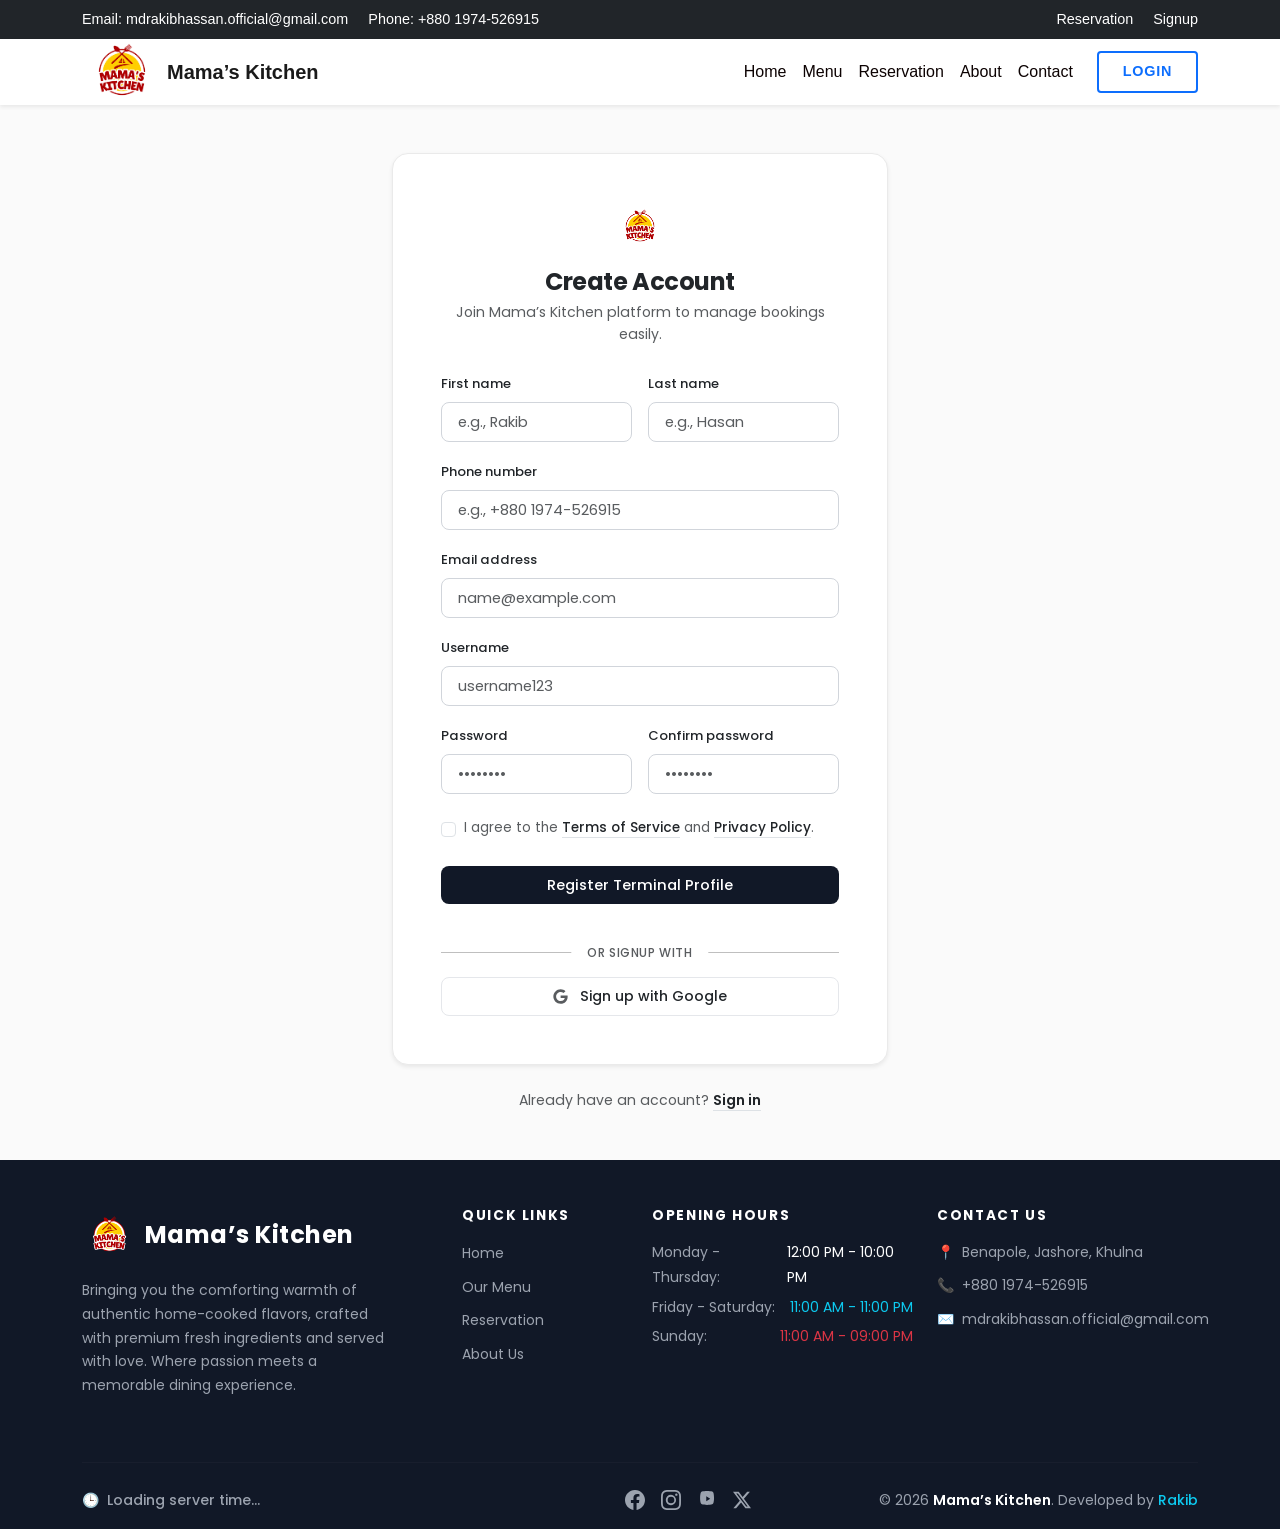
==== signup.html @ f16d17ea "Add files via upload" ====
<!DOCTYPE html>
<html lang="en">
<head>
    <meta charset="UTF-8">
    <meta name="viewport" content="width=device-width, initial-scale=1.0">
    <title>Mama’s Kitchen - Signup</title>
    <link href="https://cdn.jsdelivr.net/npm/bootstrap@5.3.0-alpha1/dist/css/bootstrap.min.css" rel="stylesheet">
    <link rel="stylesheet" href="style.css">
    <link href="https://fonts.googleapis.com/css2?family=Poppins:wght@300;400;500;600;700&display=swap" rel="stylesheet">
</head>
<body>
    <header class="bg-dark text-white py-2" style="font-size: 0.9rem;">
        <div class="container d-flex justify-content-between align-items-center">
            <div>
                <span>Email: mdrakibhassan.official@gmail.com</span>
                <span class="ms-3">Phone: +880 1974-526915</span>
            </div>
            <div>
                <a href="reservation.html" class="text-white text-decoration-none me-3">Reservation</a>
                <a href="signup.html" class="text-white text-decoration-none">Signup</a>
            </div>
        </div>
    </header>

    <nav class="navbar navbar-expand-lg navbar-light bg-white shadow-sm sticky-top" style="top: 0; z-index: 1020;">
        <div class="container">
            <a class="navbar-brand d-inline-flex align-items-center" href="index.html" style="position: relative; height: 50px; margin-top: 0; margin-bottom: 0;">
                <img src="logo.png" alt="Logo" style="height: 80px; width: auto; object-fit: contain; position: absolute; top: 50%; transform: translateY(-50%); z-index: 1025;">
                <span class="fw-bold" style="margin-left: 85px; line-height: 1; color: #1a1a1a;">Mama’s Kitchen</span>
            </a>
            
            <button class="navbar-toggler border-0 shadow-none" type="button" data-bs-toggle="collapse" data-bs-target="#navbarNav">
                <span class="navbar-toggler-icon"></span>
            </button>
            
            <div class="collapse navbar-collapse" id="navbarNav">
                <ul class="navbar-nav ms-auto">
                <li class="nav-item"><a class="nav-link" href="index.html">Home</a></li>
                <li class="nav-item"><a class="nav-link" href="menu.html">Menu</a></li>
                <li class="nav-item"><a class="nav-link" href="reservation.html">Reservation</a></li>
                <li class="nav-item"><a class="nav-link" href="about.html">About</a></li>
                <li class="nav-item"><a class="nav-link" href="contact.html">Contact</a></li>
                <li class="nav-item ms-lg-3 mt-2 mt-lg-0">
            <a class="btn btn-login-custom" href="login.html">Login</a>
        </li>
            </ul>
            </div>
        </div>
    </nav>

    <main class="d-flex align-items-center justify-content-center py-5" style="background-color: #fafafa; min-height: calc(100vh - 210px); font-family: 'Poppins', sans-serif;">
        <div class="container">
            <div class="row justify-content-center">
                <div class="col-12" style="max-width: 520px;"> 
                    <div class="bg-white p-4 p-md-5 rounded-4 shadow-sm border" style="border-color: #eaeaea !important;">
                        
                        <div class="text-center mb-4">
                            <img src="logo.png" alt="Mama's Kitchen Logo" class="mb-3" style="height: 50px; width: auto; object-fit: contain;">
                            <h4 class="fw-bold text-dark mb-1" style="letter-spacing: -0.02em;">Create Account</h4>
                            <p class="text-muted small mb-0" style="font-size: 0.88rem;">Join Mama’s Kitchen platform to manage bookings easily.</p>
                        </div>

                        <form action="#" method="POST" id="minimalistAuthSignupForm" class="needs-validation" novalidate>
                            
                            <div class="row g-3 mb-3">
                                <div class="col-sm-6">
                                    <label class="form-label small fw-medium text-dark mb-1.5" style="font-size: 0.82rem;">First name</label>
                                    <input type="text" class="form-control px-3 py-2 rounded-3 shadow-none minimal-input-field" placeholder="e.g., Rakib" required>
                                </div>
                                <div class="col-sm-6">
                                    <label class="form-label small fw-medium text-dark mb-1.5" style="font-size: 0.82rem;">Last name</label>
                                    <input type="text" class="form-control px-3 py-2 rounded-3 shadow-none minimal-input-field" placeholder="e.g., Hasan" required>
                                </div>
                            </div>

                            <div class="mb-3">
                                <label class="form-label small fw-medium text-dark mb-1.5" style="font-size: 0.82rem;">Phone number</label>
                                <input type="tel" class="form-control px-3 py-2 rounded-3 shadow-none minimal-input-field" placeholder="e.g., +880 1974-526915" required>
                            </div>

                            <div class="mb-3">
                                <label class="form-label small fw-medium text-dark mb-1.5" style="font-size: 0.82rem;">Email address</label>
                                <input type="email" class="form-control px-3 py-2 rounded-3 shadow-none minimal-input-field" placeholder="name@example.com" required>
                            </div>

                            <div class="mb-3">
                                <label class="form-label small fw-medium text-dark mb-1.5" style="font-size: 0.82rem;">Username</label>
                                <input type="text" class="form-control px-3 py-2 rounded-3 shadow-none minimal-input-field" placeholder="username123" required>
                            </div>

                            <div class="row g-3 mb-4">
                                <div class="col-sm-6">
                                    <label class="form-label small fw-medium text-dark mb-1.5" style="font-size: 0.82rem;">Password</label>
                                    <input type="password" id="signupPassword" class="form-control px-3 py-2 rounded-3 shadow-none minimal-input-field" placeholder="••••••••" required>
                                </div>
                                <div class="col-sm-6">
                                    <label class="form-label small fw-medium text-dark mb-1.5" style="font-size: 0.82rem;">Confirm password</label>
                                    <input type="password" id="signupConfirmPassword" class="form-control px-3 py-2 rounded-3 shadow-none minimal-input-field" placeholder="••••••••" required>
                                    <div class="invalid-feedback" style="font-size: 0.78rem;">Passwords do not match.</div>
                                </div>
                            </div>

                            <div class="form-check mb-4 d-flex align-items-start">
                                <input type="checkbox" class="form-check-input shadow-none minimal-checkbox-control me-2 mt-1" id="agreeTermsCheck" required style="cursor: pointer; width: 15px; height: 15px;">
                                <label class="form-check-label text-muted" for="agreeTermsCheck" style="cursor: pointer; user-select: none; font-size: 0.85rem; line-height: 1.4;">
                                    I agree to the <a href="#" class="text-dark fw-medium text-decoration-none border-bottom pb-0.5" style="border-color: #9ca3af;">Terms of Service</a> and <a href="#" class="text-dark fw-medium text-decoration-none border-bottom pb-0.5" style="border-color: #9ca3af;">Privacy Policy</a>.
                                </label>
                            </div>

                            <button type="submit" class="btn btn-dark w-100 py-2 rounded-3 fw-medium text-white border-0 minimal-btn-action mb-4" style="background-color: #111827; font-size: 0.92rem; transition: all 0.2s ease-in-out;">
                                Register Terminal Profile
                            </button>

                            <div class="text-center position-relative my-4">
                                <hr class="opacity-10" style="border-color: #000000;">
                                <span class="position-absolute top-50 start-50 translate-middle bg-white px-3 text-muted" style="font-size: 0.75rem; letter-spacing: 0.05em; font-weight: 500;">OR SIGNUP WITH</span>
                            </div>

                            <a href="#" class="btn btn-light w-100 py-2 rounded-3 border d-flex align-items-center justify-content-center gap-2 text-dark shadow-none minimal-btn-oauth" style="background-color: #ffffff; border-color: #e5e7eb !important; font-size: 0.88rem; font-weight: 500; transition: all 0.2s ease;">
                                <svg xmlns="http://www.w3.org/2000/svg" width="15" height="15" fill="currentColor" viewBox="0 0 488 512" class="me-1 text-muted">
                                    <path d="M488 261.8C488 403.3 391.1 504 248 504 110.8 504 0 393.2 0 256S110.8 8 248 8c66.8 0 123 24.5 166.3 64.9l-67.5 64.9C258.5 52.6 94.3 116.6 94.3 256c0 86.5 69.1 156.6 153.7 156.6 98.2 0 135-70.4 140.8-106.9H248v-85.3h236.1c2.3 12.7 3.9 24.9 3.9 41.4z"/>
                                </svg>
                                Sign up with Google
                            </a>

                        </form>
                    </div>

                    <div class="text-center mt-4">
                        <p class="text-muted mb-0" style="font-size: 0.88rem;">Already have an account? <a href="login.html" class="text-dark fw-semibold text-decoration-none border-bottom pb-0.5" style="border-color: #111827;">Sign in</a></p>
                    </div>

                </div>
            </div>
        </div>
    </main>

    <div class="modal fade" id="signupSuccessModal" data-bs-backdrop="static" data-bs-keyboard="false" tabindex="-1" aria-hidden="true">
        <div class="modal-dialog modal-dialog-centered" style="max-width: 400px;">
            <div class="modal-content border-0 rounded-4 shadow" style="font-family: 'Poppins', sans-serif;">
                <div class="modal-body text-center p-4 p-md-5">
                    <div class="d-inline-flex align-items-center justify-content-center bg-success bg-opacity-10 rounded-circle mb-3" style="width: 60px; height: 60px;">
                        <svg xmlns="http://www.w3.org/2000/svg" width="30" height="30" fill="#198754" class="bi bi-person-check-fill" viewBox="0 0 16 16">
                            <path d="M12.5 16a3.5 3.5 0 1 0 0-7 3.5 3.5 0 0 0 0 7m1.679-4.493-1.335 2.226a.75.75 0 0 1-1.174.144l-.774-.773a.5.5 0 0 4 .707-.707l.547.547 1.17-1.951a.5.5 0 1 4 .859.554z"/>
                            <path d="M11 5a3 3 0 1 1-6 0 3 3 0 0 1 6 0M8 7a2 2 0 1 0 0-4 2 2 0 0 0 0 4m7 8c0 .007-.001.014-.003.022H1.003A.2.2 0 0 1 1 15c0-1.874 1.704-3.5 4.343-3.5 1.258 0 2.378.375 3.157 1.007a4.95 4.95 0 0 1 1.49-.245c.429-.016.852.033 1.25.143C13.238 11.442 15 13.067 15 15"/>
                        </svg>
                    </div>
                    <h5 class="fw-bold text-dark mb-2">Account Created!</h5>
                    <p class="text-muted small mb-4" style="line-height: 1.5;">Thank you for registering at Mama's Kitchen. Your account configuration is complete.</p>
                    <a href="login.html" class="btn btn-dark w-100 py-2 rounded-3 fw-medium border-0 text-decoration-none d-block" style="background-color: #111827; font-size: 0.9rem;">
                        Proceed to Login
                    </a>
                </div>
            </div>
        </div>
    </div>

    <footer class="footer-classic text-white pt-5 pb-3" style="background-color: #111827; font-family: 'Poppins', sans-serif;">
        <div class="container">
            <div class="row g-4">
                <div class="col-md-6 col-lg-4">
                    <div class="d-flex align-items-center gap-2 mb-3">
                        <img src="logo.png" alt="Mama's Kitchen Logo" style="height: 55px; width: auto; object-fit: contain;">
                        <h4 class="fw-bold text-white mb-0 tracking-wide" style="font-size: 1.5rem;">Mama’s Kitchen</h4>
                    </div>
                    <p class="text-secondary small pe-xl-5" style="line-height: 1.7; color: #9ca3af !important;">
                        Bringing you the comforting warmth of authentic home-cooked flavors, crafted with premium fresh ingredients and served with love. Where passion meets a memorable dining experience.
                    </p>
                </div>

                <div class="col-6 col-lg-2">
                    <h6 class="text-uppercase fw-bold text-white mb-3 tracking-wider" style="font-size: 0.85rem; color: #f3f4f6;">Quick Links</h6>
                    <ul class="list-unstyled classic-footer-links mb-0">
                        <li class="mb-2"><a href="index.html" class="text-decoration-none small">Home</a></li>
                        <li class="mb-2"><a href="menu.html" class="text-decoration-none small">Our Menu</a></li>
                        <li class="mb-2"><a href="reservation.html" class="text-decoration-none small">Reservation</a></li>
                        <li class="mb-2"><a href="about.html" class="text-decoration-none small">About Us</a></li>
                    </ul>
                </div>

                <div class="col-6 col-lg-3">
                    <h6 class="text-uppercase fw-bold text-white mb-3 tracking-wider" style="font-size: 0.85rem; color: #f3f4f6;">Opening Hours</h6>
                    <ul class="list-unstyled text-secondary small mb-0" style="line-height: 1.8; color: #9ca3af !important;">
                        <li class="d-flex justify-content-between mb-1"><span>Monday - Thursday:</span> <span class="text-white">12:00 PM - 10:00 PM</span></li>
                        <li class="d-flex justify-content-between mb-1"><span>Friday - Saturday:</span> <span class="text-info">11:00 AM - 11:00 PM</span></li>
                        <li class="d-flex justify-content-between"><span>Sunday:</span> <span class="text-danger">11:00 AM - 09:00 PM</span></li>
                    </ul>
                </div>

                <div class="col-md-6 col-lg-3">
                    <h6 class="text-uppercase fw-bold text-white mb-3 tracking-wider" style="font-size: 0.85rem; color: #f3f4f6;">Contact Us</h6>
                    <ul class="list-unstyled text-secondary small mb-0" style="color: #9ca3af !important; line-height: 1.8;">
                        <li class="mb-2 d-flex align-items-start">
                            <span class="text-info me-2">📍</span> Benapole, Jashore, Khulna
                        </li>
                        <li class="mb-2 d-flex align-items-center">
                            <span class="text-info me-2">📞</span> +880 1974-526915
                        </li>
                        <li class="mb-0 d-flex align-items-center">
                            <span class="text-info me-2">✉️</span> mdrakibhassan.official@gmail.com
                        </li>
                    </ul>
                </div>
            </div>

            <hr class="mt-5 mb-4 opacity-10" style="border-color: rgba(255, 255, 255, 0.1);">

            <div class="row align-items-center gy-3">
                <div class="col-md-5 text-center text-md-start">
                    <div class="d-inline-flex align-items-center text-secondary small" style="color: #9ca3af !important;">
                        <span class="text-info me-2">🕒</span>
                        <span id="footerLiveDateTime" class="fw-medium">Loading server time...</span>
                    </div>
                </div>

                <div class="col-md-3 text-center">
                    <div class="d-flex justify-content-center gap-3 classic-social-wrap">
                        <a href="#" class="social-icon" title="Facebook">
                            <svg xmlns="http://www.w3.org/2000/svg" width="20" height="20" fill="currentColor" viewBox="0 0 16 16">
                                <path d="M16 8.049c0-4.446-3.582-8.05-8-8.05C3.58 0-.002 3.603-.002 8.05c0 4.017 2.926 7.347 6.75 7.951v-5.625h-2.03V8.05H6.75V6.275c0-2.017 1.195-3.131 3.022-3.131.876 0 1.791.157 1.791.157v1.98h-1.009c-.993 0-1.303.621-1.303 1.258v1.51h2.218l-.354 2.326H9.25V16c3.824-.604 6.75-3.934 6.75-7.951"/>
                            </svg>
                        </a>
                        <a href="#" class="social-icon" title="Instagram">
                            <svg xmlns="http://www.w3.org/2000/svg" width="20" height="20" fill="currentColor" viewBox="0 0 16 16">
                                <path d="M8 0C5.829 0 5.556.01 4.703.048 3.85.088 3.269.222 2.76.42a3.9 3.9 0 0 0-1.417.923A3.9 3.9 0 0 0 .42 2.76C.222 3.268.087 3.85.048 4.7.01 5.555 0 5.827 0 8.001c0 2.172.01 2.444.048 3.297.04.852.174 1.433.372 1.942.205.526.478.972.923 1.417.444.445.89.719 1.416.923.51.198 1.09.333 1.942.372C5.555 15.99 5.827 16 8 16s2.444-.01 3.298-.048c.851-.04 1.434-.174 1.943-.372a3.9 3.9 0 0 0 1.416-.923c.445-.445.718-.891.923-1.417.197-.509.332-1.09.372-1.942C15.99 10.445 16 10.173 16 8s-.01-2.445-.048-3.299c-.04-.851-.175-1.433-.372-1.941a3.9 3.9 0 0 0-.923-1.417A3.9 3.9 0 0 0 13.24.42c-.51-.198-1.092-.333-1.943-.372C10.443.01 10.172 0 7.998 0zm-.717 1.442h.718c2.136 0 2.389.007 3.232.046.78.035 1.204.166 1.486.275.373.145.64.319.92.599.28.28.453.546.598.92.11.281.24.705.275 1.485.039.843.047 1.096.047 3.231s-.008 2.389-.047 3.232c-.035.78-.166 1.203-.275 1.485a2.5 2.5 0 0 1-.599.919c-.28.28-.546.453-.92.598-.28.11-.704.24-1.485.276-.843.038-1.096.047-3.232.047s-2.39-.009-3.233-.047c-.78-.036-1.203-.166-1.485-.276a2.5 2.5 0 0 1-.92-.598 2.5 2.5 0 0 1-.6-.92c-.109-.281-.24-.705-.275-1.485-.038-.843-.046-1.096-.046-3.233s.008-2.388.046-3.231c.036-.78.166-1.204.276-1.486.145-.373.319-.64.599-.92.28-.28.546-.453.92-.598.282-.11.705-.24 1.485-.276.738-.034 1.024-.044 2.515-.045zm4.988 1.328a.96.96 0 1 0 0 1.92.96.96 0 0 0 0-1.92m-4.27 1.122a4.109 4.109 0 1 0 0 8.217 4.109 4.109 0 0 0 0-8.217m0 1.441a2.667 2.667 0 1 1 0 5.334 2.667 2.667 0 0 1 0-5.334"/>
                            </svg>
                        </a>
                        <a href="#" class="social-icon" title="YouTube">
                            <svg xmlns="http://www.w3.org/2000/svg" width="20" height="20" fill="currentColor" viewBox="0 0 16 16">
                                <path d="M8.051 11.919c-1.625 0-3.133-.192-4.116-.514-.453-.149-.8-.49-.949-.95-.314-.982-.513-2.483-.513-4.105 0-1.623.199-3.123.513-4.105.149-.451.496-.791.949-.95 1.004-.326 2.511-.514 4.116-.514 1.625 0 3.132.188 4.116.514.453.15.8.491.949.95.314.982.513 2.482.513 4.105 0 1.622-.201 3.123-.513 4.105-.149.451-.496.79-.949.95-1.004.322-2.511.514-4.116.514m-.633-6.857v3.944l3.147-1.972z"/>
                            </svg>
                        </a>
                        <a href="#" class="social-icon" title="X / Twitter">
                            <svg xmlns="http://www.w3.org/2000/svg" width="18" height="18" fill="currentColor" viewBox="0 0 16 16">
                                <path d="M12.6.75h2.454l-5.36 6.142L16 15.25h-4.937l-3.867-5.07-4.425 5.07H.316l5.733-6.57L0 .75h5.063l3.495 4.633L12.6.75Zm-.86 13.028h1.36L4.323 2.145H2.865z"/>
                            </svg>
                        </a>
                    </div>
                </div>

                <div class="col-md-4 text-center text-md-end">
                    <p class="text-secondary small mb-0" style="color: #9ca3af !important;">
                        &copy; 2026 <span class="text-white fw-semibold">Mama’s Kitchen</span>. Developed by <span class="text-info fw-medium">Rakib</span>
                    </p>
                </div>
            </div>
        </div>
    </footer>

    <script src="https://cdn.jsdelivr.net/npm/bootstrap@5.3.0-alpha1/dist/js/bootstrap.bundle.min.js"></script>

    <script>
        document.addEventListener('DOMContentLoaded', function () {
            const signupForm = document.getElementById('minimalistAuthSignupForm');
            const password = document.getElementById('signupPassword');
            const confirmPassword = document.getElementById('signupConfirmPassword');
            const successModal = new bootstrap.Modal(document.getElementById('signupSuccessModal'));

            if (signupForm) {
                signupForm.addEventListener('submit', function (event) {
                    // Real-time password matching validation
                    if (password.value !== confirmPassword.value) {
                        confirmPassword.setCustomValidity("Invalid");
                        event.preventDefault();
                        event.stopPropagation();
                    } else {
                        confirmPassword.setCustomValidity("");
                    }
                    
                    if (signupForm.checkValidity()) {
                        event.preventDefault(); // Stop raw submission to show success popup
                        successModal.show();
                    }
                    
                    signupForm.classList.add('was-validated');
                }, false);

                // Input field modified hole initial custom invalidation string reset kora
                password.addEventListener('input', function() {
                    confirmPassword.setCustomValidity("");
                });
                confirmPassword.addEventListener('input', function() {
                    confirmPassword.setCustomValidity("");
                });
            }
        });
    </script>
</body>
</html>
---- style.css ----
/* General Styles */
body {
    font-family: 'Arial', sans-serif;
    line-height: 1.6;
    color: #333;
    background-color: #fffaf0; /* Cream background */
    margin: 0;
    padding: 0;
}

/* Navbar Styles */
.navbar {
    background-color: #8B0000; /* Dark red */
    box-shadow: 0 4px 6px rgba(0, 0, 0, 0.1);
}
.navbar .nav-link {
    color: #0c0202;
    transition: color 0.3s ease;
}
.navbar .nav-link:hover {
    color: #FFA500; /* Orange */
}

/* Header and Hero Section */
header {
    background-color: #8B0000;
    color: #fff;
}

/* Card Styles */
.card {
    border: none;
    transition: transform 0.3s ease, box-shadow 0.3s ease;
}
.card:hover {
    transform: scale(1.05);
    box-shadow: 0 8px 15px rgba(0, 0, 0, 0.2);
}

/* Button Styles */
.btn {
    background-color: #8B0000;
    color: #fff;
    border: none;
    transition: background-color 0.3s ease, transform 0.3s ease;
}
.btn:hover {
    background-color: #FFA500;
    transform: scale(1.1);
}


/* Responsive Design */
@media (max-width: 768px) {
    .navbar .nav-link {
        font-size: 14px;
    }
    .card {
        margin-bottom: 20px;
    }
}

@media (max-width: 576px) {
    .btn {
        font-size: 14px;
        padding: 10px;
    }
}

/* Card Hover & Dynamic Animations */
.dish-card {
    transition: all 0.3s cubic-bezier(0.25, 0.8, 0.25, 1);
    background: #ffffff;
}

/* Mouse nile card smoothly ektu upore uthbe soft shadow shoho */
.dish-card:hover {
    transform: translateY(-8px);
    box-shadow: 0 15px 30px rgba(0, 0, 0, 0.08) !important;
}

/* Mouse nile image-ti card-er bhetor halka zoom hobe */
.dish-card:hover .dish-img {
    transform: scale(1.06);
}

/* Order Now Button-e mouse nile button-ti ektu pop-up hobe */
.order-btn:hover {
    opacity: 0.9;
    transform: scale(1.03);
    box-shadow: 0 5px 15px rgba(13, 202, 240, 0.35);
}

/* --- Classic Professional Footer Styles --- */
.classic-footer-links a {
    color: #9ca3af;
    transition: color 0.2s ease;
}

/* Hover-e simple line transition inline shift chara */
.classic-footer-links a:hover {
    color: #0dcaf0 !important;
}

/* Flat minimal social media profiles icons scaling */
.classic-social-wrap a {
    color: #9ca3af;
    text-decoration: none;
    font-size: 1.1rem;
    transition: transform 0.2s ease, color 0.2s ease;
    display: inline-block;
}

.classic-social-wrap a:hover {
    color: #0dcaf0 !important;
    transform: scale(1.15);
}

/* --- Chef Recommendation Advanced Responsive Structural Tweaks --- */
.chef-recommendation-card {
    transition: transform 0.3s ease, box-shadow 0.3s ease;
}
.chef-recommendation-card:hover {
    transform: translateY(-5px);
    box-shadow: 0 12px 24px rgba(0, 0, 0, 0.06) !important;
}

/* Tablet ebong Laptop display standard structure scaling controller */
@media (min-width: 768px) {
    .chef-rec-img {
        position: absolute;
        top: 0;
        left: 0;
        height: 100% !important;
    }
}

/* --- Professional Recommendation Photo Uniform Layout Config --- */
.chef-fixed-img {
    height: 230px !important; /* Adjust height based on look preference */
    object-fit: cover !important; /* Image ke strech/bhenge jaoa theke bachabe */
    width: 100% !important;
}

/* Mobile framework alignment control grid line adjustments */
@media (max-width: 767.98px) {
    .chef-fixed-img {
        height: 200px !important; /* Mobile layouts standard sizing uniform scale */
    }
}

/* --- Classic Professional Footer Link Animations --- */
.classic-footer-links a {
    color: #9ca3af;
    transition: color 0.2s ease;
}

.classic-footer-links a:hover {
    color: #0dcaf0 !important;
}

/* Icons Structural Setup properties */
.classic-social-wrap .social-icon {
    color: #9ca3af;
    font-size: 1.2rem;
    text-decoration: none;
    transition: transform 0.2s ease, color 0.2s ease;
    display: inline-block;
}

/* Hover effect: Smooth scale up dynamic transition with color switch */
.classic-social-wrap .social-icon:hover {
    color: #0dcaf0 !important;
    transform: translateY(-3px);
}

/* --- Classic Professional Footer Design Mapping --- */
.classic-footer-links a {
    color: #9ca3af;
    transition: color 0.2s ease;
}

.classic-footer-links a:hover {
    color: #0dcaf0 !important;
}

/* SVG Vector icons alignments wrapper profiles */
.classic-social-wrap .social-icon {
    color: #9ca3af;
    transition: transform 0.2s ease, color 0.2s ease;
    display: inline-flex;
    align-items: center;
    justify-content: center;
    text-decoration: none;
}

/* Smooth lift up animation on hover */
.classic-social-wrap .social-icon:hover {
    color: #0dcaf0 !important;
    transform: translateY(-3px);
}

/* --- Professional About Page Utilities --- */
.transition-transform {
    transition: transform 0.3s ease, box-shadow 0.3s ease;
}

.transition-transform:hover {
    transform: translateY(-5px);
    box-shadow: 0 10px 25px rgba(0, 0, 0, 0.08) !important;
}

.tracking-wider {
    letter-spacing: 0.12em;
}

.tracking-wide {
    letter-spacing: 0.05em;
}

/* --- Professional Form Input & Interaction Transitions --- */
.custom-input-focus:focus {
    border-color: #0dcaf0 !important; /* Matches bootstrap text-info tone system */
    box-shadow: 0 0 0 4px rgba(13, 202, 240, 0.15) !important;
}

.custom-btn-submit:hover {
    background-color: #0dcaf0 !important;
    color: #ffffff !important;
    transform: translateY(-1px);
}

.tracking-wider {
    letter-spacing: 0.12em;
}

/* --- Professional Contact/Form Field Focus Management --- */
.custom-input-focus:focus {
    border-color: #0dcaf0 !important; /* Bootstrap text-info layout lock */
    box-shadow: 0 0 0 4px rgba(13, 202, 240, 0.15) !important;
}

.custom-btn-submit:hover {
    background-color: #0dcaf0 !important;
    color: #ffffff !important;
    transform: translateY(-1px);
}

.tracking-wider {
    letter-spacing: 0.12em;
}

/* --- High-Contrast Minimalist UI Standard Engine --- */
.minimal-input-field {
    background-color: #ffffff !important;
    border: 1px solid #d1d5db !important;
    color: #111827 !important;
    font-size: 0.92rem !important;
    transition: border-color 0.15s ease-in-out, box-shadow 0.15s ease-in-out !important;
}

/* Light high-end stroke focus state without default blue bloom glow */
.minimal-input-field:focus {
    border-color: #111827 !important; 
    box-shadow: 0 0 0 3px rgba(17, 24, 39, 0.06) !important;
}

/* Actions logic transformations tracking */
.minimal-btn-action:hover {
    background-color: #1f2937 !important; /* Slight tint lighter gray look */
    transform: none !important;
}

.minimal-btn-oauth:hover {
    background-color: #f9fafb !important;
    border-color: #d1d5db !important;
}

/* Pure Standard Checkbox tint system */
.minimal-checkbox-control:checked {
    background-color: #111827 !important;
    border-color: #111827 !important;
}

/* --- High-Contrast Minimalist UI Standard Engine --- */
.minimal-input-field {
    background-color: #ffffff !important;
    border: 1px solid #d1d5db !important;
    color: #111827 !important;
    font-size: 0.92rem !important;
    transition: border-color 0.15s ease-in-out, box-shadow 0.15s ease-in-out !important;
}

.minimal-input-field:focus {
    border-color: #111827 !important; 
    box-shadow: 0 0 0 3px rgba(17, 24, 39, 0.06) !important;
}

.minimal-btn-action:hover {
    background-color: #1f2937 !important;
}

.minimal-btn-oauth:hover {
    background-color: #f9fafb !important;
    border-color: #d1d5db !important;
}

.minimal-checkbox-control:checked {
    background-color: #111827 !important;
    border-color: #111827 !important;
}
/* --- Corporate Marketplace Dynamic Catalogue Engine Setup --- */

/* Sidebar Navigation Items Layouts Handling Rules */
.sidebar-filter-link {
    font-size: 0.86rem !important;
    font-weight: 500 !important;
    background-color: transparent !important;
    color: #4b5563 !important;
    transition: all 0.15s ease-in-out !important;
}

.sidebar-filter-link:hover {
    background-color: #f3f4f6 !important;
    color: #111827 !important;
}

.sidebar-filter-link.active {
    background-color: #0dcaf0 !important; /* Dynamic Sync with Bootstrap Info Cyan Palette */
    color: #ffffff !important;
}

/* Master Grid Card Layout Transformations Tracking Parameters */
.asset-card-interface {
    transition: border-color 0.2s ease-in-out, box-shadow 0.2s ease-in-out !important;
}

.asset-card-interface:hover {
    border-color: #0dcaf0 !important;
    box-shadow: 0 12px 30px rgba(13, 202, 240, 0.08) !important;
}

/* Micro Fluid Scale Transition Mechanics for Product Media Images */
.menu-product-img-element {
    transition: transform 0.4s cubic-bezier(0.16, 1, 0.3, 1);
}

.asset-card-interface:hover .menu-product-img-element {
    transform: scale(1.025);
}

/* Override Custom Action Button States to maintain match with current theme context */
.minimalist-card-action-btn {
    background-color: #0dcaf0 !important; /* Matching standard order now button accents */
    font-weight: 500 !important;
}

.minimalist-card-action-btn:hover {
    background-color: #0bafcf !important;
    box-shadow: 0 4px 12px rgba(13, 202, 240, 0.2) !important;
}

/* Rigid Grid Row Balance Alignment Engine */
.text-clamp-description {
    display: -webkit-box;
    -webkit-line-clamp: 2;
    -webkit-box-orient: vertical;
    overflow: hidden;
    height: 40px; /* Forces exact parallel spacing bounds */
}

/* Standard Pagination Override Profiles */
.pagination .page-link {
    background-color: #ffffff;
    border-color: #eaeaea;
    font-weight: 500;
    transition: all 0.2s ease;
}

.pagination .page-link:hover:not(.bg-info) {
    background-color: #f3f4f6;
    border-color: #d1d5db;
}

/* Custom Login Button Master Styling */
.btn-login-custom {
    color: #0d6efd; /* Fallback bootstrap primary blue text color */
    background-color: transparent; /* Empty fill box state */
    border: 2px solid #0d6efd; /* Solid blue layout border box line */
    font-weight: 600;
    padding: 8px 24px;
    border-radius: 4px; /* Crisp elegant corner edge layout boxes */
    text-transform: uppercase;
    font-size: 0.9rem;
    letter-spacing: 0.05em;
    transition: all 0.3s ease-in-out; /* Smooth duration execution latency */
}

/* Hover Action Dynamic Control Structure */
.btn-login-custom:hover {
    color: #ffffff !important; /* Changes text to white on active target focus */
    background-color: #0d6efd; /* Solid fill visual context background block */
    border-color: #0a58ca; /* Darker royal blue boundary frame alignment shift */
    box-shadow: 0 4px 12px rgba(13, 110, 253, 0.25); /* Glow effect profile */
    transform: translateY(-1px); /* Slight microscopic lift animation trigger */
}

/* Optional Active Pressed State Frame Layer */
.btn-login-custom:active {
    transform: translateY(1px);
}

/* --- Dish Details Component Custom Styles --- */
.breadcrumb-wrapper {
    background-color: #fcfcfc; 
    font-family: 'Poppins', sans-serif;
}

.main-dish-container {
    background-color: #fafafa; 
    font-family: 'Poppins', sans-serif;
}

.dish-zoom-container {
    overflow: hidden;
    border-radius: 16px;
    cursor: zoom-in;
    background-color: #fdfdfd;
}

.dish-zoom-container img {
    transition: transform 0.3s ease-in-out;
    width: 100%;
    height: auto;
    object-fit: cover;
}

.dish-zoom-container:hover img {
    transform: scale(1.15);
}

.quantity-selector {
    max-width: 130px;
}

.quantity-selector input {
    font-size: 0.95rem;
}

.btn-order-now {
    background-color: #111827; 
    font-size: 1rem; 
    transition: background-color 0.2s ease;
}

.btn-order-now:hover {
    background-color: #1f2937 !important;
}

.nav-tabs .nav-link {
    color: #4b5563;
    font-weight: 500;
    border: none;
    border-bottom: 2px solid transparent;
    padding: 10px 20px;
}

.nav-tabs .nav-link.active {
    color: #111827;
    border-color: #111827;
    background: none;
    font-weight: 600;
}

.leading-relaxed {
    line-height: 1.8;
}

.table-nutrition-data {
    font-size: 0.9rem;
}

.related-dish-card {
    transition: transform 0.3s ease, box-shadow 0.3s ease;
    border: 1px solid #eaeaea !important;
}

.related-dish-card:hover {
    transform: translateY(-5px);
    box-shadow: 0 .5rem 1rem rgba(0, 0, 0, .08) !important;
}

.card-media-asset {
    height: 160px; 
    object-fit: cover;
}

.tracking-tight {
    letter-spacing: -0.02em;
}

.tracking-wide {
    letter-spacing: 0.02em;
}
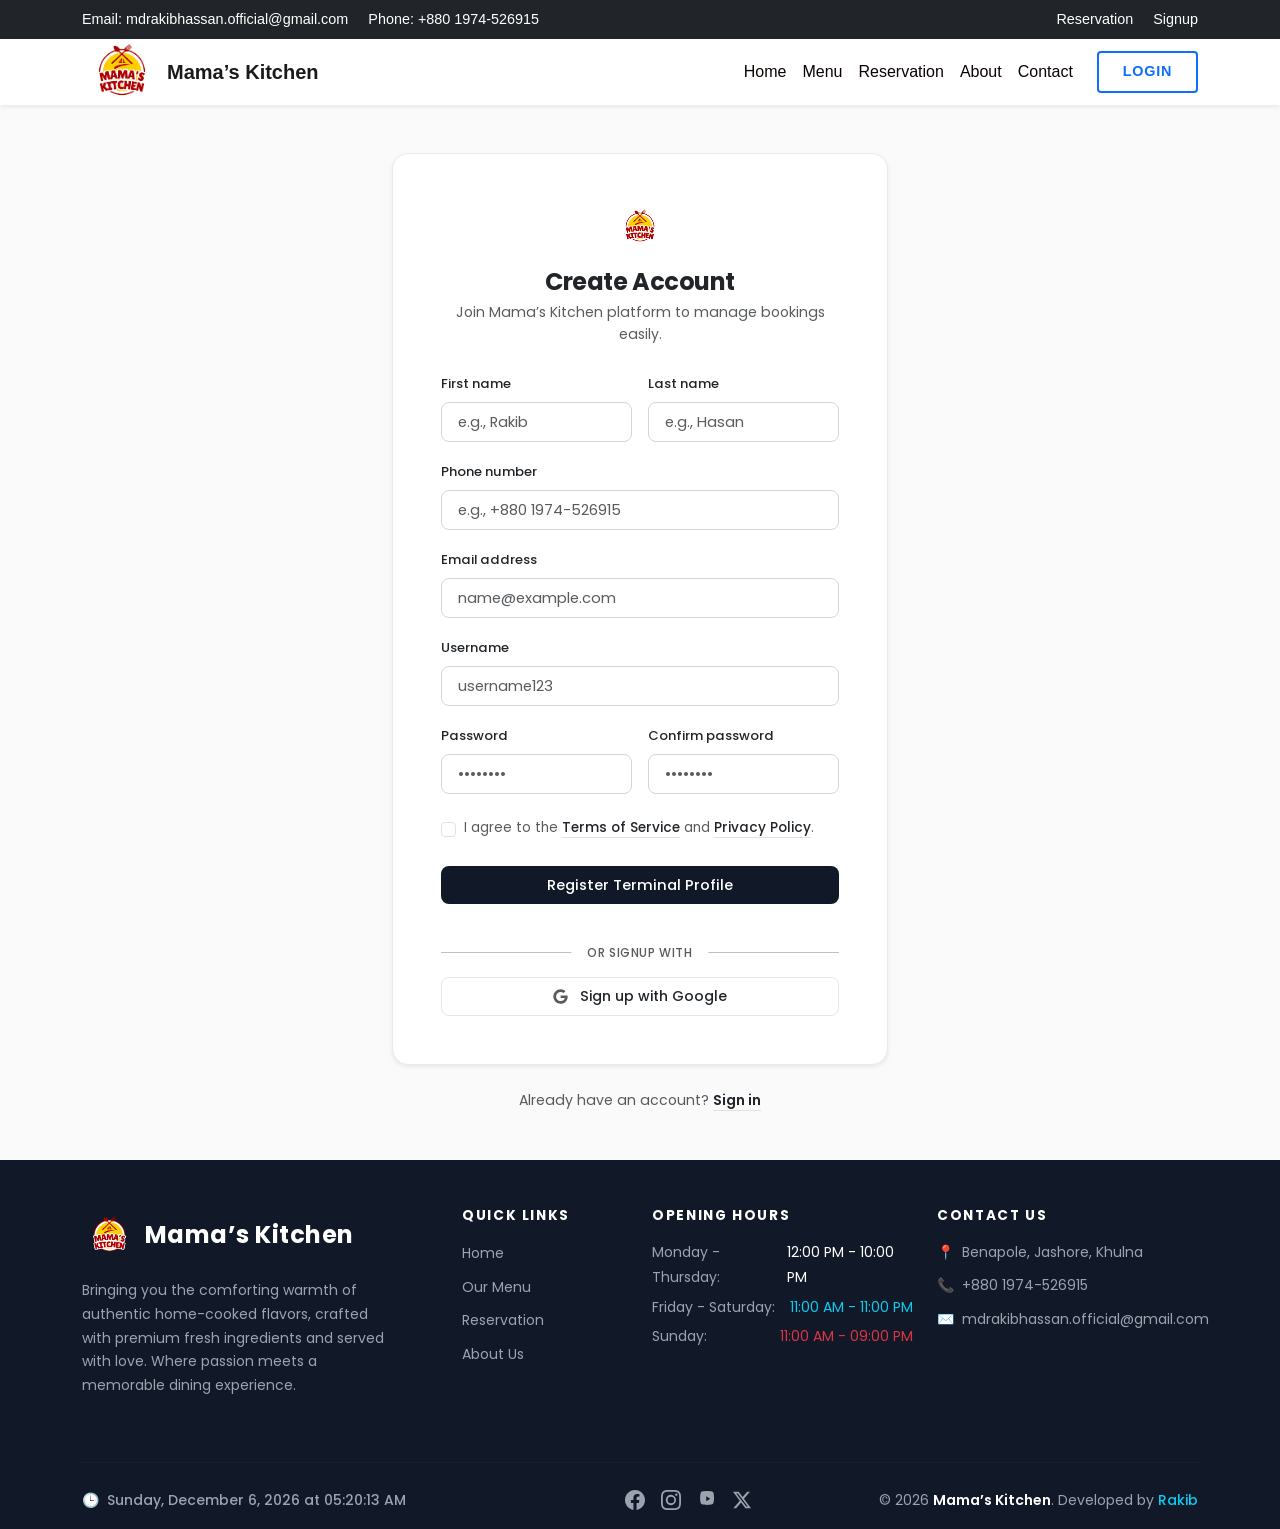
==== commit 44b22fac: "Update signup.html" ====
--- a/signup.html
+++ b/signup.html
@@ -285,5 +285,9 @@
             }
         });
     </script>
+    <!-- Bootstrap JS -->
+    <script src="https://cdn.jsdelivr.net/npm/bootstrap@5.3.0-alpha1/dist/js/bootstrap.bundle.min.js"></script>
+    <!-- External JS -->
+    <script src="script.js"></script>
 </body>
-</html>+</html>
